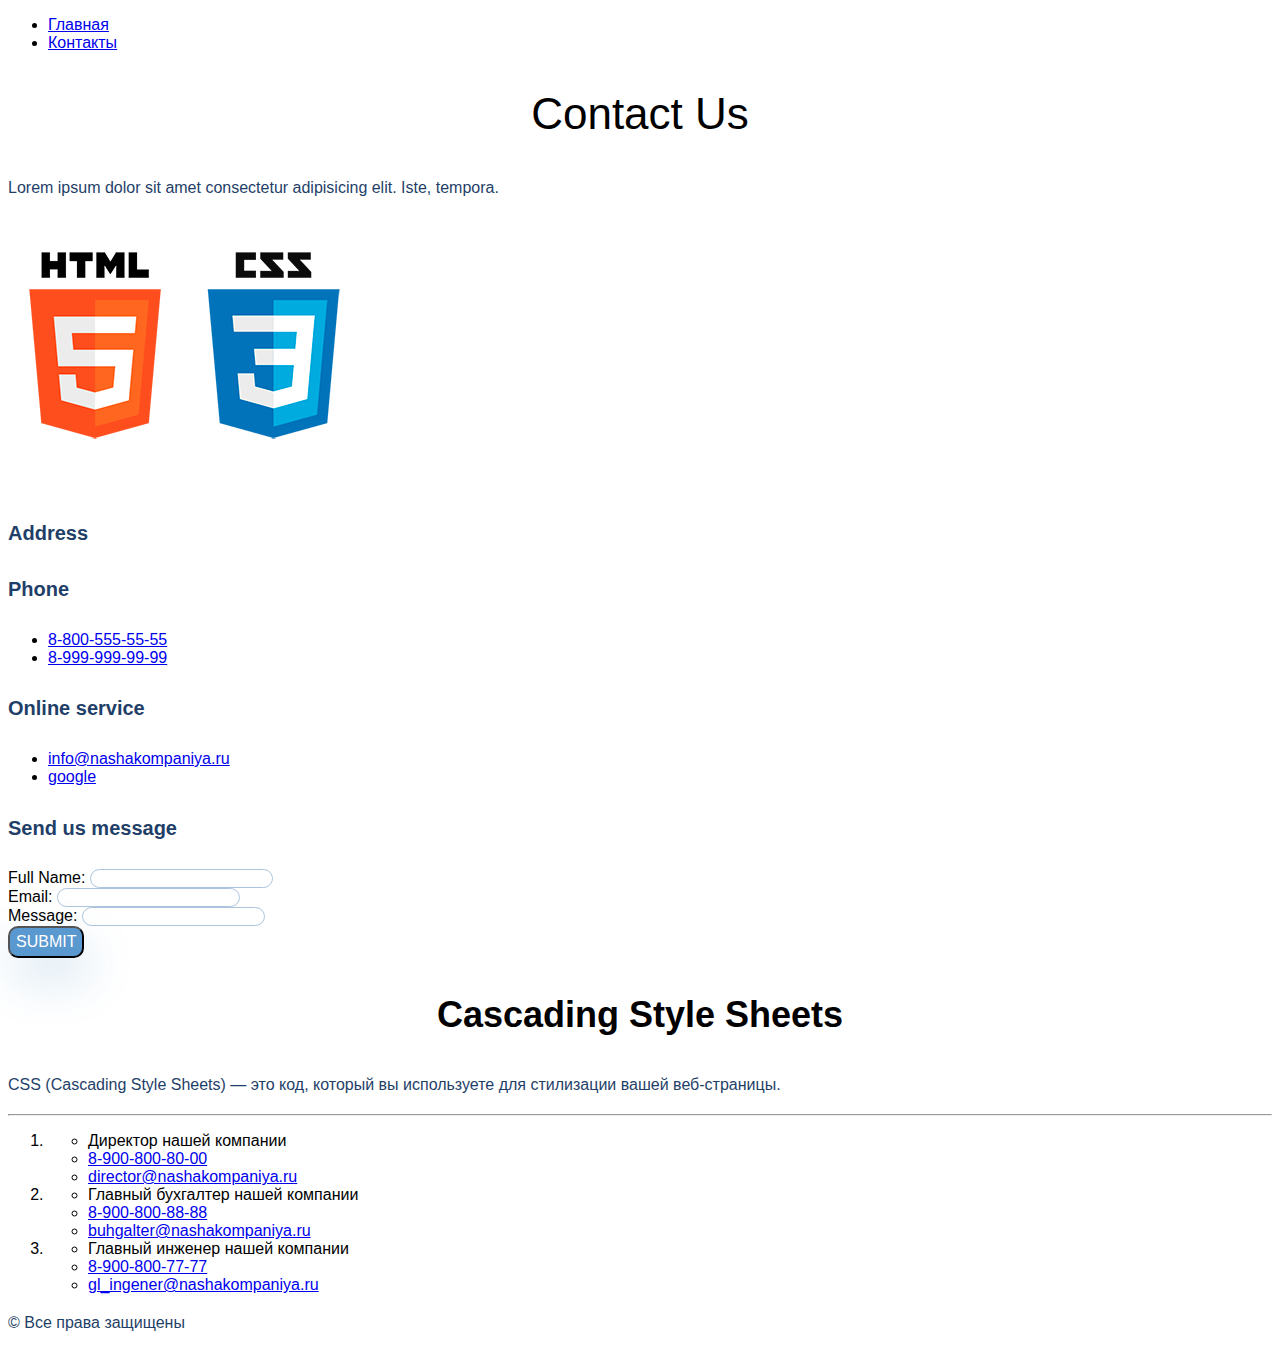
==== contacts.html @ 227807b4 "lesson 1-4" ====
<!DOCTYPE html>
<html lang="en">

<head>
    <meta charset="UTF-8">
    <meta name="viewport" content="width=device-width, initial-scale=1.0">
    <meta http-equiv="X-UA-Compatible" content="ie=edge">
    <link rel="stylesheet" href="css/style.css">
    <title>Контакты</title>
</head>

<body>
    <div class="top">
        <div class="container">
            <ul class="header">
                <li><a href="index.html">Главная</a></li>
                <li><a href="contacts.html">Контакты</a></li>
            </ul>
        </div>
    </div>

    <h2 class="heading-2">Contact Us</h2>
    <p class="paragraph">Lorem ipsum dolor sit amet consectetur adipisicing elit. Iste, tempora.</p>
    <img src="img/html_css.png" alt="html css">
    <form action="#">
        <div class="contacts__info">
            <h4 class="heading-4">Address</h4>
            <h4 class="heading-4">Phone</h4>
            <ul>
                <li><a href="tel:+78005555555">8-800-555-55-55</a></li>
                <li><a href="tel:+79999999999">8-999-999-99-99</a></li>
            </ul>
            <h4 class="heading-4">Online service</h4>
            <ul>
                <li><a href="mailto:info@nashakompaniya.ru">info@nashakompaniya.ru</a></li>
                <li><a href="https://www.google.com/">google</a></li>
            </ul>
        </div>
        <div class="contacts__form">
            <h4 class="heading-4">Send us message</h4>

            Full Name: <input type="text" class="input-text"><br>
            Email: <input type="email" class="input-text"><br>
            Message: <input type="textarea" class="input-text"><br>
            <button type="submit" class="button">submit</button>
        </div>
    </form>
    <script type="text/javascript" charset="utf-8" async
        src="https://api-maps.yandex.ru/services/constructor/1.0/js/?um=constructor%3Acf4376bc9ea77de905d915d9e640606165ecbdb7d8b442e46b88cf7c9935f7fd&amp;width=500&amp;height=400&amp;lang=ru_RU&amp;scroll=true"></script>

    <div class="footer">
        <div class="footer__top">
            <h3 class="heading-3">Cascading Style Sheets</h3>
            <p class="paragraph">CSS (Cascading Style Sheets) — это код, который вы используете для стилизации вашей
                веб-страницы.</p>
            <hr>
        </div>
        <div class="footer__bottom">
            <ol class="footer__info">
                <li>
                    <ul>
                        <li>Директор нашей компании</li>
                        <li><a href="tel:+79008008000">8-900-800-80-00</a></li>
                        <li><a href="mailto:director@nashakompaniya.ru">director@nashakompaniya.ru</a></li>
                    </ul>
                </li>
                <li>
                    <ul>
                        <li>Главный бухгалтер нашей компании</li>
                        <li><a href="tel:+79008008888">8-900-800-88-88</a></li>
                        <li><a href="mailto:buhgalter@nashakompaniya.ru">buhgalter@nashakompaniya.ru</a></li>
                    </ul>
                </li>
                <li>
                    <ul>
                        <li>Главный инженер нашей компании</li>
                        <li><a href="tel:+79008007777">8-900-800-77-77</a></li>
                        <li><a href="mailto:gl_ingener@nashakompaniya.ru">gl_ingener@nashakompaniya.ru</a></li>
                    </ul>
                </li>
            </ol>
            <div class="footer__copy">
                <p class="paragraph">&copy; Все права защищены</p>
            </div>
        </div>
    </div>

</body>

</html>
---- css/style.css ----
body {
    font-family: sans-serif;
}

.paragraph {
    font-size: 16px;
    line-height: 26px;
    color: #1F3F68;
}

.heading-1 {
    font-size: 64px;
    color: #1F3F68;
}

.heading-2, .heading-3, .button {
    text-align: center;
}

.heading-2 {
    font-weight: 500;
    font-size: 44px;
}

.heading-3 {
    font-size: 36px;
}

.heading-4 {
    font-size: 20px;
    line-height: 30px;
    color: #1F3F68;
}

.input-text {
    border: 1px solid #356EAD;
    box-sizing: border-box;
    border-radius: 10px;
    opacity: 0.4;
}

.button {
    background: #5A98D0;
    box-shadow: 5px 20px 50px rgba(16, 112, 177, 0.2);
    border-radius: 10px;
    font-weight: 500;
    font-size: 16px;
    line-height: 26px;
    color: #FFFFFF;
    text-transform: uppercase;
}
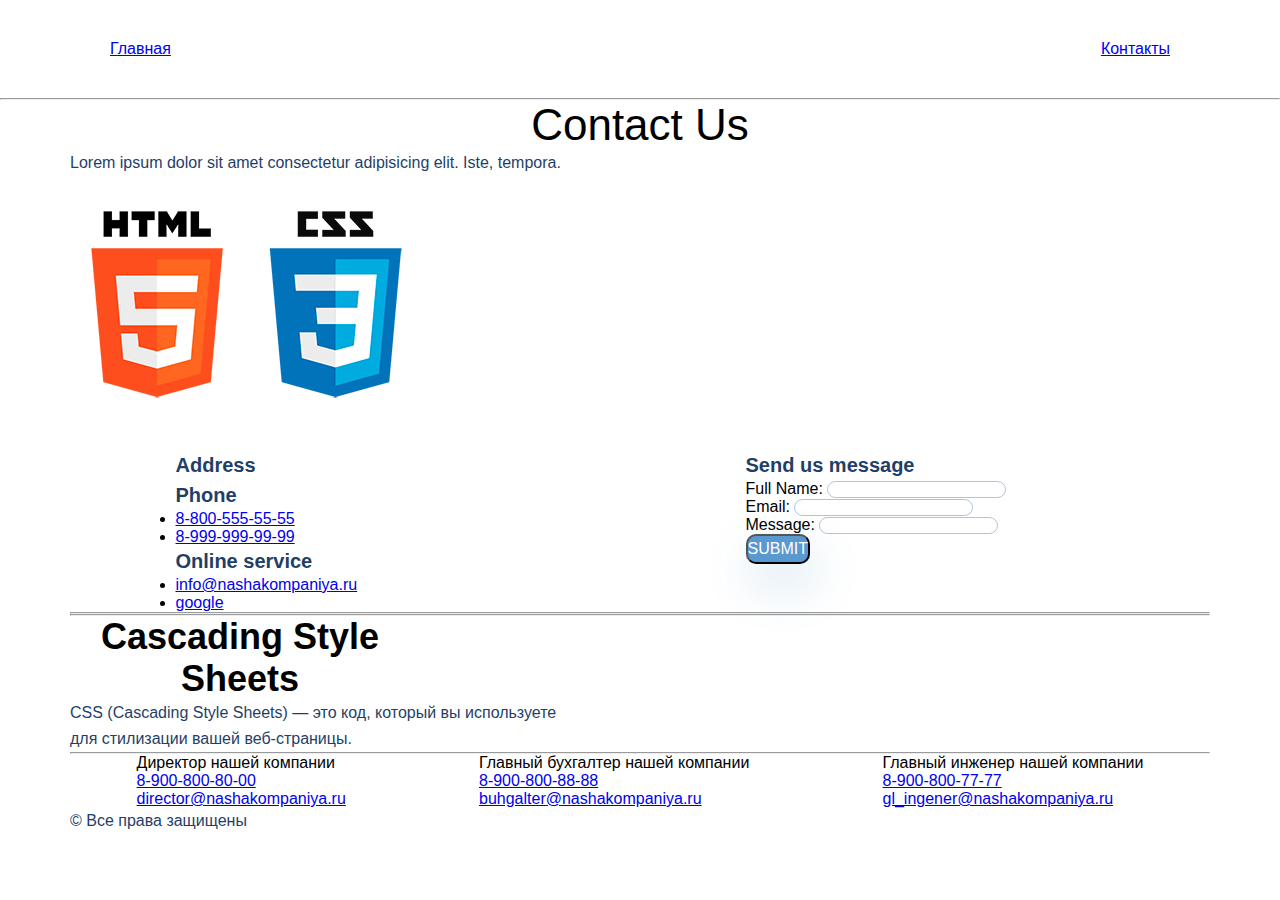
==== commit 060f953a: "Основы позиционирования, работа с Flexbox" ====
--- a/contacts.html
+++ b/contacts.html
@@ -18,73 +18,79 @@
             </ul>
         </div>
     </div>
+    <hr>
+    <div class="container">
+        <h2 class="heading-2">Contact Us</h2>
+        <p class="paragraph">Lorem ipsum dolor sit amet consectetur adipisicing elit. Iste, tempora.</p>
+        <img src="img/html_css.png" alt="html css">
+        <form class="contacts" action="#">
+            <div class="contacts__info">
+                <h4 class="heading-4">Address</h4>
+                <h4 class="heading-4">Phone</h4>
+                <ul>
+                    <li><a href="tel:+78005555555">8-800-555-55-55</a></li>
+                    <li><a href="tel:+79999999999">8-999-999-99-99</a></li>
+                </ul>
+                <h4 class="heading-4">Online service</h4>
+                <ul>
+                    <li><a href="mailto:info@nashakompaniya.ru">info@nashakompaniya.ru</a></li>
+                    <li><a href="https://www.google.com/">google</a></li>
+                </ul>
+            </div>
+            <div class="contacts__form">
+                <h4 class="heading-4">Send us message</h4>
 
-    <h2 class="heading-2">Contact Us</h2>
-    <p class="paragraph">Lorem ipsum dolor sit amet consectetur adipisicing elit. Iste, tempora.</p>
-    <img src="img/html_css.png" alt="html css">
-    <form action="#">
-        <div class="contacts__info">
-            <h4 class="heading-4">Address</h4>
-            <h4 class="heading-4">Phone</h4>
-            <ul>
-                <li><a href="tel:+78005555555">8-800-555-55-55</a></li>
-                <li><a href="tel:+79999999999">8-999-999-99-99</a></li>
-            </ul>
-            <h4 class="heading-4">Online service</h4>
-            <ul>
-                <li><a href="mailto:info@nashakompaniya.ru">info@nashakompaniya.ru</a></li>
-                <li><a href="https://www.google.com/">google</a></li>
-            </ul>
+                Full Name: <input type="text" class="input-text"><br>
+                Email: <input type="email" class="input-text"><br>
+                Message: <input type="textarea" class="input-text"><br>
+                <button type="submit" class="button">submit</button>
+            </div>
+        </form>
+        <hr>
+        <div class="map">
+            <script type="text/javascript" charset="utf-8" async
+                src="https://api-maps.yandex.ru/services/constructor/1.0/js/?um=constructor%3Acf4376bc9ea77de905d915d9e640606165ecbdb7d8b442e46b88cf7c9935f7fd&amp;width=500&amp;height=400&amp;lang=ru_RU&amp;scroll=true"></script>            
         </div>
-        <div class="contacts__form">
-            <h4 class="heading-4">Send us message</h4>
 
-            Full Name: <input type="text" class="input-text"><br>
-            Email: <input type="email" class="input-text"><br>
-            Message: <input type="textarea" class="input-text"><br>
-            <button type="submit" class="button">submit</button>
-        </div>
-    </form>
-    <script type="text/javascript" charset="utf-8" async
-        src="https://api-maps.yandex.ru/services/constructor/1.0/js/?um=constructor%3Acf4376bc9ea77de905d915d9e640606165ecbdb7d8b442e46b88cf7c9935f7fd&amp;width=500&amp;height=400&amp;lang=ru_RU&amp;scroll=true"></script>
-
-    <div class="footer">
-        <div class="footer__top">
-            <h3 class="heading-3">Cascading Style Sheets</h3>
-            <p class="paragraph">CSS (Cascading Style Sheets) — это код, который вы используете для стилизации вашей
-                веб-страницы.</p>
+        <hr>
+        <div class="footer">
+            <div class="footer__top">
+                <h3 class="heading-3">Cascading Style Sheets</h3>
+                <p class="paragraph">CSS (Cascading Style Sheets) — это код, который вы используете для стилизации вашей
+                    веб-страницы.</p>
+                
+            </div>
             <hr>
-        </div>
-        <div class="footer__bottom">
-            <ol class="footer__info">
-                <li>
-                    <ul>
-                        <li>Директор нашей компании</li>
-                        <li><a href="tel:+79008008000">8-900-800-80-00</a></li>
-                        <li><a href="mailto:director@nashakompaniya.ru">director@nashakompaniya.ru</a></li>
-                    </ul>
-                </li>
-                <li>
-                    <ul>
-                        <li>Главный бухгалтер нашей компании</li>
-                        <li><a href="tel:+79008008888">8-900-800-88-88</a></li>
-                        <li><a href="mailto:buhgalter@nashakompaniya.ru">buhgalter@nashakompaniya.ru</a></li>
-                    </ul>
-                </li>
-                <li>
-                    <ul>
-                        <li>Главный инженер нашей компании</li>
-                        <li><a href="tel:+79008007777">8-900-800-77-77</a></li>
-                        <li><a href="mailto:gl_ingener@nashakompaniya.ru">gl_ingener@nashakompaniya.ru</a></li>
-                    </ul>
-                </li>
-            </ol>
-            <div class="footer__copy">
-                <p class="paragraph">&copy; Все права защищены</p>
+            <div class="footer__bottom">
+                <ol class="footer__info">
+                    <li>
+                        <ul>
+                            <li>Директор нашей компании</li>
+                            <li><a href="tel:+79008008000">8-900-800-80-00</a></li>
+                            <li><a href="mailto:director@nashakompaniya.ru">director@nashakompaniya.ru</a></li>
+                        </ul>
+                    </li>
+                    <li>
+                        <ul>
+                            <li>Главный бухгалтер нашей компании</li>
+                            <li><a href="tel:+79008008888">8-900-800-88-88</a></li>
+                            <li><a href="mailto:buhgalter@nashakompaniya.ru">buhgalter@nashakompaniya.ru</a></li>
+                        </ul>
+                    </li>
+                    <li>
+                        <ul>
+                            <li>Главный инженер нашей компании</li>
+                            <li><a href="tel:+79008007777">8-900-800-77-77</a></li>
+                            <li><a href="mailto:gl_ingener@nashakompaniya.ru">gl_ingener@nashakompaniya.ru</a></li>
+                        </ul>
+                    </li>
+                </ol>
+                <div class="footer__copy">
+                    <p class="paragraph">&copy; Все права защищены</p>
+                </div>
             </div>
         </div>
     </div>
-
 </body>
 
 </html>--- a/css/style.css
+++ b/css/style.css
@@ -1,5 +1,30 @@
+* {
+    margin: 0;
+    padding: 0;
+}
+
 body {
     font-family: sans-serif;
+}
+
+.container {
+    width: 1140px;
+    margin: 0 auto;
+}
+
+.header {
+    list-style-type: none;
+    display: flex;
+    justify-content: space-between;
+    align-items: center;
+    padding: 40px;
+}
+
+.top_info {
+    display: flex;
+    align-items: center;
+    flex-direction: column;
+    text-align: center;
 }
 
 .paragraph {
@@ -8,9 +33,26 @@
     color: #1F3F68;
 }
 
+.products-list {
+    display: flex;
+    justify-content: space-around;
+    flex-wrap: wrap; 
+}
+
+.card {
+    width: 250px;
+    height: 300px;
+    border: 1px solid #000;
+}
+
 .heading-1 {
     font-size: 64px;
     color: #1F3F68;
+    width: 510px;
+}
+
+.heading-1 ~ p {
+    width: 425px; 
 }
 
 .heading-2, .heading-3, .button {
@@ -30,6 +72,7 @@
     font-size: 20px;
     line-height: 30px;
     color: #1F3F68;
+    width: 359px;
 }
 
 .input-text {
@@ -49,3 +92,30 @@
     color: #FFFFFF;
     text-transform: uppercase;
 }
+
+.contacts {
+    display: flex;
+    justify-content: space-around;
+
+}
+
+.map {
+    flex-grow: 1
+}
+.footer__top {
+    width: 495px;
+}
+
+.footer__top .heading-3 {
+    width: 340px;
+}
+
+.footer__info {
+    display: flex;
+    justify-content: space-around;
+    list-style-type: none;
+}
+
+.footer__info li {
+    list-style-type: none;   
+}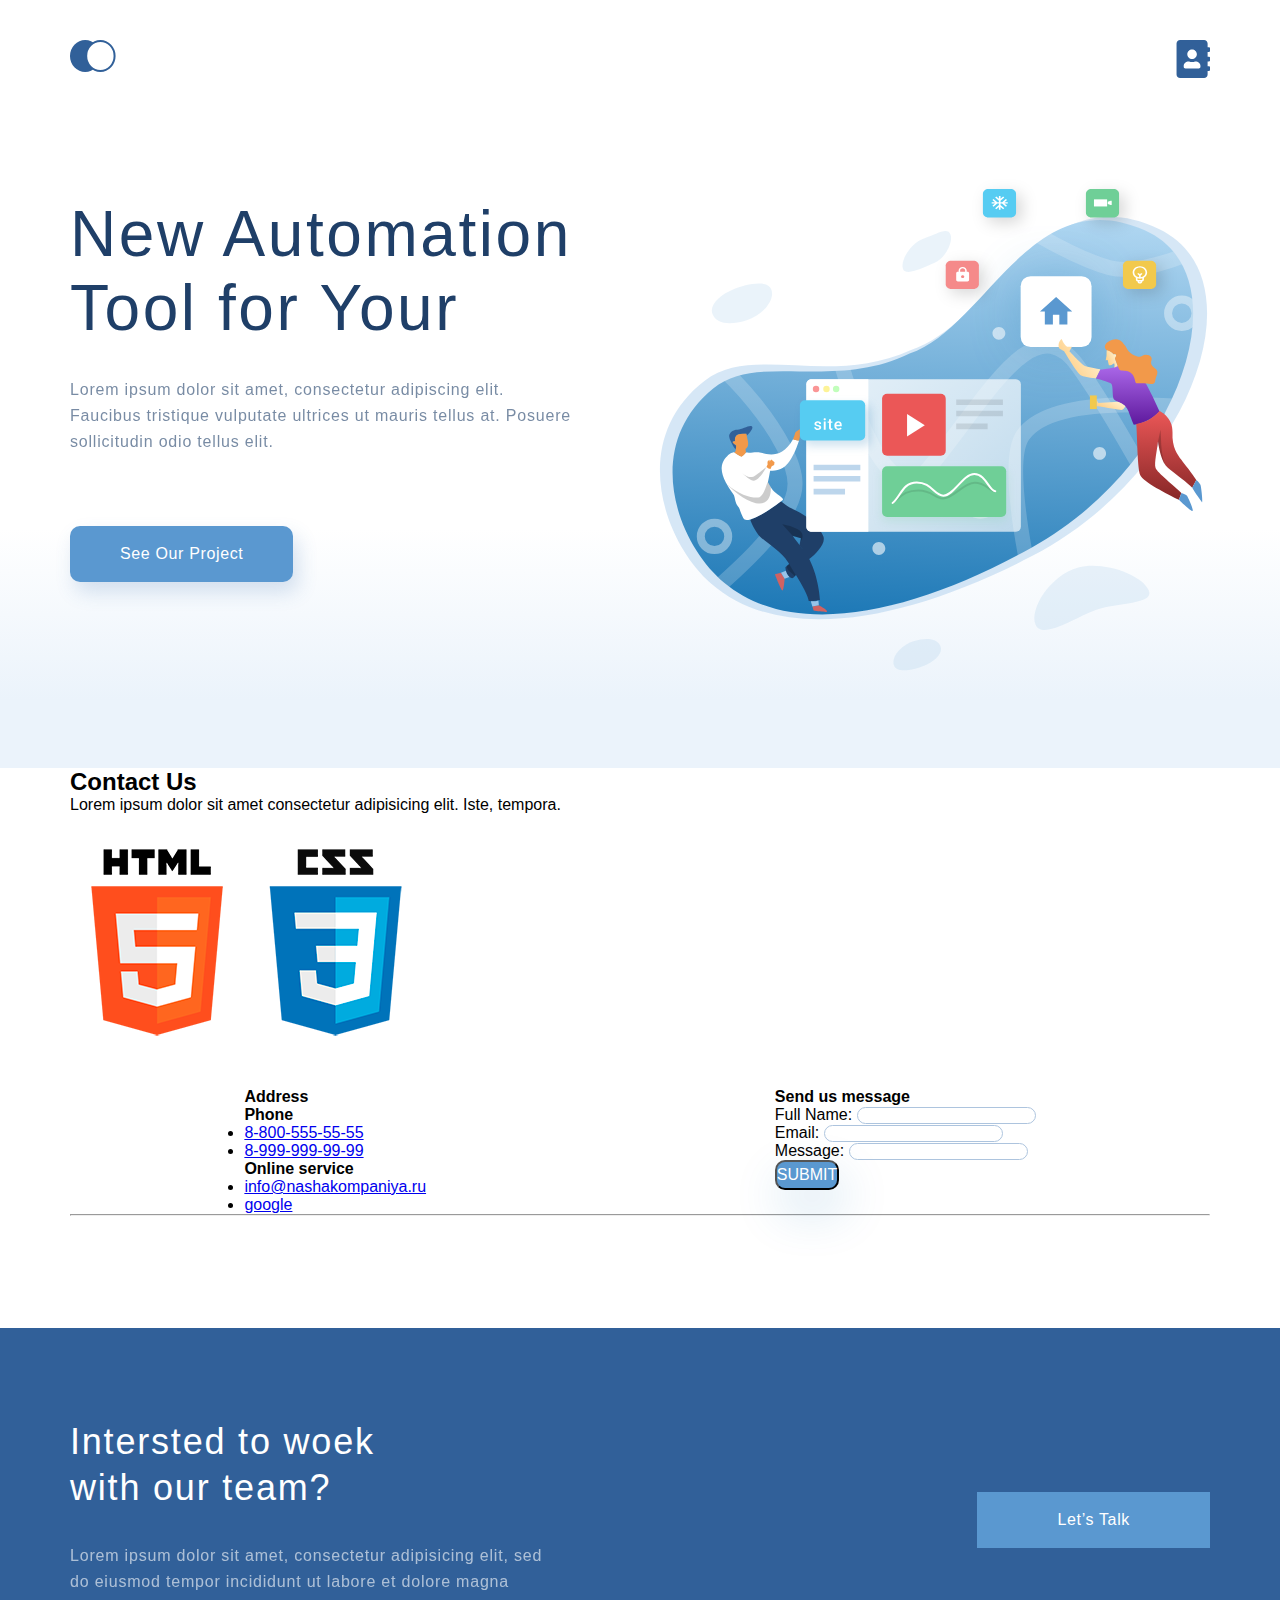
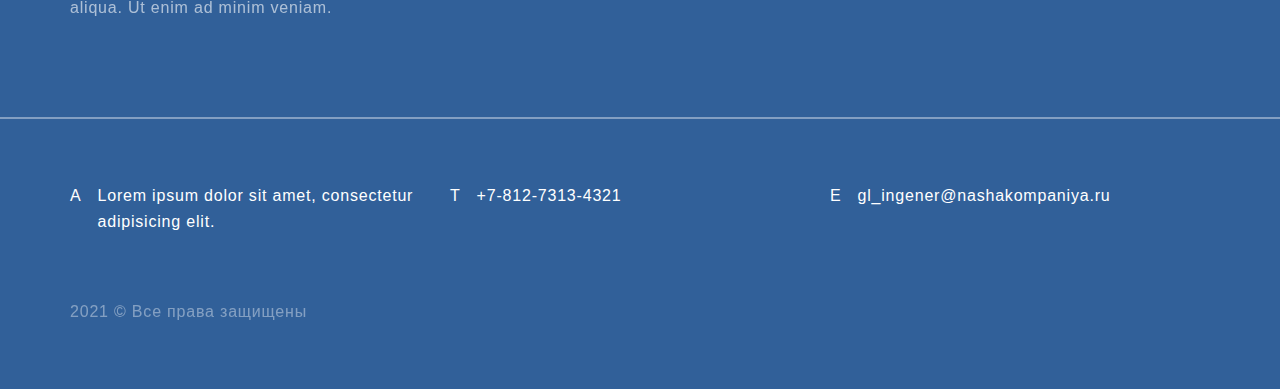
==== commit b3ae754a: "right work lesson 6" ====
--- a/contacts.html
+++ b/contacts.html
@@ -11,14 +11,19 @@
 
 <body>
     <div class="top">
-        <div class="container">
+        <div class="container top__box">
             <ul class="header">
-                <li><a href="index.html">Главная</a></li>
-                <li><a href="contacts.html">Контакты</a></li>
+                <li><a href="index.html"><img src="img/logo.svg" alt="logo"></a></li>
+                <li><a href="contacts.html"><img src="img/contacts.svg" alt="contacts"></a></li>
             </ul>
+            <div class="top__info">
+                <h1 class="top__heading">New Automation Tool for Your</h1>
+                <p class="text top__text">Lorem ipsum dolor sit amet, consectetur adipiscing elit. Faucibus tristique vulputate ultrices ut mauris tellus at. Posuere sollicitudin odio tellus elit.</p>
+                <a href="#" class="top__button">See Our Project</a>
+            </div>
         </div>
     </div>
-    <hr>
+
     <div class="container">
         <h2 class="heading-2">Contact Us</h2>
         <p class="paragraph">Lorem ipsum dolor sit amet consectetur adipisicing elit. Iste, tempora.</p>
@@ -51,46 +56,33 @@
             <script type="text/javascript" charset="utf-8" async
                 src="https://api-maps.yandex.ru/services/constructor/1.0/js/?um=constructor%3Acf4376bc9ea77de905d915d9e640606165ecbdb7d8b442e46b88cf7c9935f7fd&amp;width=500&amp;height=400&amp;lang=ru_RU&amp;scroll=true"></script>            
         </div>
+    </div>
 
-        <hr>
-        <div class="footer">
+    <div class="footer">
+        <div class="container">
             <div class="footer__top">
-                <h3 class="heading-3">Cascading Style Sheets</h3>
-                <p class="paragraph">CSS (Cascading Style Sheets) — это код, который вы используете для стилизации вашей
-                    веб-страницы.</p>
-                
+                <div class="footer__text">
+                    <h3 class="heading footer__heading">Intersted to woek with our team?</h3>
+                    <p class="text text__footer">Lorem ipsum dolor sit amet, consectetur adipisicing elit, sed do eiusmod tempor incididunt ut labore et dolore magna aliqua. Ut enim ad minim veniam.</p>
+                </div>
+                <a href="#" class="footer__button">Let’s Talk</a>
             </div>
-            <hr>
+        </div>
+
+        <hr class="footer__hr">
+
+        <div class="container">
             <div class="footer__bottom">
-                <ol class="footer__info">
-                    <li>
-                        <ul>
-                            <li>Директор нашей компании</li>
-                            <li><a href="tel:+79008008000">8-900-800-80-00</a></li>
-                            <li><a href="mailto:director@nashakompaniya.ru">director@nashakompaniya.ru</a></li>
-                        </ul>
-                    </li>
-                    <li>
-                        <ul>
-                            <li>Главный бухгалтер нашей компании</li>
-                            <li><a href="tel:+79008008888">8-900-800-88-88</a></li>
-                            <li><a href="mailto:buhgalter@nashakompaniya.ru">buhgalter@nashakompaniya.ru</a></li>
-                        </ul>
-                    </li>
-                    <li>
-                        <ul>
-                            <li>Главный инженер нашей компании</li>
-                            <li><a href="tel:+79008007777">8-900-800-77-77</a></li>
-                            <li><a href="mailto:gl_ingener@nashakompaniya.ru">gl_ingener@nashakompaniya.ru</a></li>
-                        </ul>
-                    </li>
-                </ol>
+                <ul class="footer__info">
+                    <li class="footer__list">Lorem ipsum dolor sit amet, consectetur adipisicing elit.</li>
+                    <li class="footer__list"><a href="tel:+781273134321" class="footer__info__items_text">+7-812-7313-4321</a></li>
+                    <li class="footer__list"><a href="mailto:gl_ingener@nashakompaniya.ru" class="footer__info__items_text">gl_ingener@nashakompaniya.ru</a></li>
+                </ul>
                 <div class="footer__copy">
-                    <p class="paragraph">&copy; Все права защищены</p>
+                    <p class="text footer__copy__text">2021 &copy; Все права защищены</p>
                 </div>
             </div>
         </div>
-    </div>
+    </div>     
 </body>
-
 </html>--- a/css/style.css
+++ b/css/style.css
@@ -12,67 +12,167 @@
     margin: 0 auto;
 }
 
+.text {
+    font-size: 16px;
+    line-height: 26px;
+    color: #1F3F68;
+    letter-spacing: 0.05em;
+    opacity: 0.6;
+}
+
+.heading {
+    font-weight: 300;
+    font-size: 36px;
+    line-height: 46px;
+    text-align: center;
+    letter-spacing: 0.05em;
+}
+
+.top {
+    height: 768px;
+    background: linear-gradient(0deg, #EBF3FB 8.84%, rgba(152, 195, 232, 0) 31.12%);
+}
+
+.top__box {
+    display: flex;
+    flex-direction: column;
+    height: 100%;
+}
+
 .header {
+    display: flex;
+    justify-content: space-between;
+    padding-top: 40px;
     list-style-type: none;
-    display: flex;
-    justify-content: space-between;
-    align-items: center;
-    padding: 40px;
-}
-
-.top_info {
-    display: flex;
-    align-items: center;
+}
+
+.top__info {
+    padding-top: 115px;
+    flex-grow: 1;
+    background-image: url(../img/top_back.svg);
+    background-repeat: no-repeat;
+    background-position: right center;
+
+}
+
+.text_project {
+    width: 75%;
+    margin: 32px auto 64px;
+    text-align: center;
+    color: #222222;
+    opacity: 1;
+}
+
+.top__text {
+    width: 510px;
+}
+
+.card-box {
+    display: flex;
+    justify-content: space-between;
+    margin-top: 64px;
+    padding-bottom: 64px;
+}
+
+.card {
+    width: 359px;
+    padding: 44px 32px;
+    box-sizing: border-box;
+    background: #FFFFFF;
+    box-shadow: 5px 20px 50px rgba(16, 112, 177, 0.2);
+    border-radius: 10px;
+    display: flex;
     flex-direction: column;
-    text-align: center;
-}
-
-.paragraph {
-    font-size: 16px;
-    line-height: 26px;
-    color: #1F3F68;
-}
-
-.products-list {
-    display: flex;
-    justify-content: space-around;
-    flex-wrap: wrap; 
-}
-
-.card {
-    width: 250px;
-    height: 300px;
-    border: 1px solid #000;
-}
-
-.heading-1 {
+}
+
+.card__img{
+    align-self: center;
+    margin-bottom: 51px;
+}
+
+.top__heading {
     font-size: 64px;
     color: #1F3F68;
     width: 510px;
-}
-
-.heading-1 ~ p {
-    width: 425px; 
-}
-
-.heading-2, .heading-3, .button {
+    font-weight: 300;
+    letter-spacing: 0.04em;
+    line-height: 74px;
+    margin-bottom: 32px;
+}
+
+.top__button {
+    font-size: 16px;
+    line-height: 26px;
     text-align: center;
-}
-
-.heading-2 {
-    font-weight: 500;
-    font-size: 44px;
-}
-
-.heading-3 {
-    font-size: 36px;
-}
-
-.heading-4 {
+    letter-spacing: 0.04em;
+    color: #FFFFFF;
+    background: #5A98D0;
+    box-shadow: 5px 10px 20px rgba(53, 110, 173, 0.2);
+    border-radius: 10px;
+    padding: 15px 50px;
+    text-decoration: none;
+    display: inline-block;
+    margin-top: 71px;
+}
+
+.what-we-do {
+    padding-top: 64px;
+}
+
+.project__item {
+    position: relative;
+    flex-grow: 1;
+}
+
+.project__img {
+    width: 100%;
+}
+
+.project__text {
+    line-height: 46px;
+    letter-spacing: 0.05em;
+    position: absolute;
+    color: #FFFFFF;
+    top: 64px;
+    right: 64px;
+}
+
+.project__text__right {
+    font-size: 32px;
+    top: 64px;
+    right: 64px;
+}
+
+.project__text__left {
+    font-size: 28px;
+    top: 32px;
+    left: 32px;
+}
+
+.project__parent {
+    display: flex;
+    justify-content: space-between;
+    margin-top: 32px;
+}
+
+.project__child__first{
+    margin-right: 32px;
+}
+
+.heading-mini {
     font-size: 20px;
     line-height: 30px;
     color: #1F3F68;
-    width: 359px;
+    letter-spacing: 0.05em;
+    margin-bottom: 14px;
+}
+
+.card__link{
+    font-size: 14px;
+    line-height: 30px;
+    letter-spacing: 0.05em;
+    color: #5A98D0;
+    text-decoration: none;
 }
 
 .input-text {
@@ -96,26 +196,107 @@
 .contacts {
     display: flex;
     justify-content: space-around;
-
 }
 
 .map {
     flex-grow: 1
 }
+
+/* FOOTER */
+.footer {
+    background: #316099;
+    padding-top: 91px;
+    padding-bottom: 64px;
+    margin-top: 112px;
+}
+
 .footer__top {
+    padding-bottom: 96px;
+    display: flex;
+    justify-content: space-between;
+    align-items: center;
+}
+
+.footer__heading {
+    width: 340px;
+    text-align: left;
+    color: #FFFFFF;
+    margin-bottom: 32px;
+}
+
+.footer__text {
     width: 495px;
 }
 
-.footer__top .heading-3 {
-    width: 340px;
+.text__footer {
+    color: #FFFFFF;
+}
+
+.footer__button {
+    font-size: 16px;
+    line-height: 26px;
+    text-align: center;
+    letter-spacing: 0.04em;
+    color: #FFFFFF;
+    padding: 15px 80px;
+    background: #5A98D0;
+    text-decoration: none;
+}
+
+.footer__hr {
+    opacity: 0.4;
+    border: 1px solid #FFFFFF;
 }
 
 .footer__info {
     display: flex;
-    justify-content: space-around;
+    justify-content: space-between;
+    margin-top: 64px;
+}
+
+.footer__list {
+    font-size: 16px;
+    line-height: 26px;
+    letter-spacing: 0.05em;
+    color: #FFFFFF;
+    flex-grow: 1;
+    flex-basis: 33.3333%;
     list-style-type: none;
-}
-
-.footer__info li {
-    list-style-type: none;   
+    display: flex;
+    margin-right: 32px;
+}
+
+.footer__list:first-child::before {
+    content: 'A';
+    display: block;
+    margin-right: 16px;
+}
+
+.footer__list:nth-child(2)::before {
+    content: 'T';
+    display: block;
+    margin-right: 16px;
+}
+
+.footer__list:last-child::before {
+    content: 'E';
+    display: block;
+    margin-right: 16px;
+}
+
+.footer__info__items_text {
+    color: #FFFFFF;
+    text-decoration: none;
+}
+
+.footer__copy {
+    margin-top: 64px;
+}
+
+.footer__copy__text {
+    font-size: 16px;
+    line-height: 26px;
+    letter-spacing: 0.05em;
+    color: #FFFFFF;
+    opacity: 0.4;
 }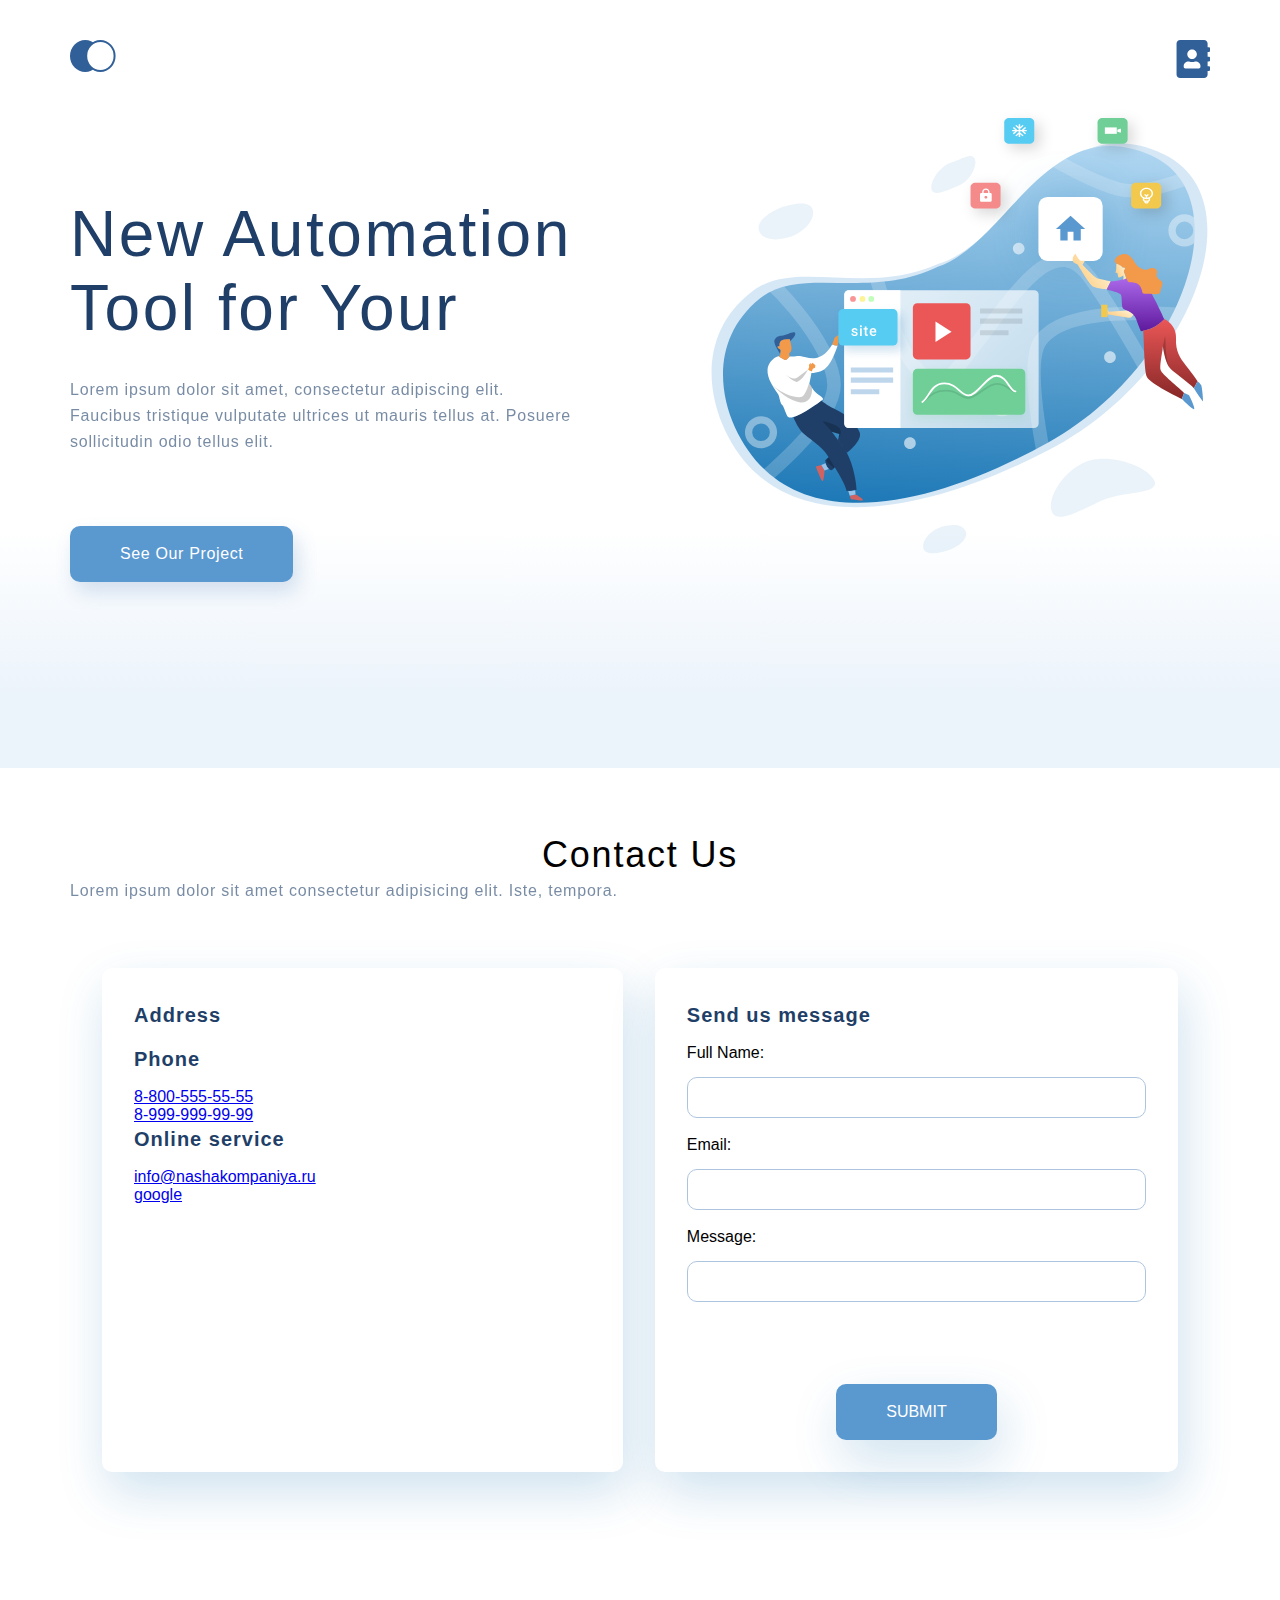
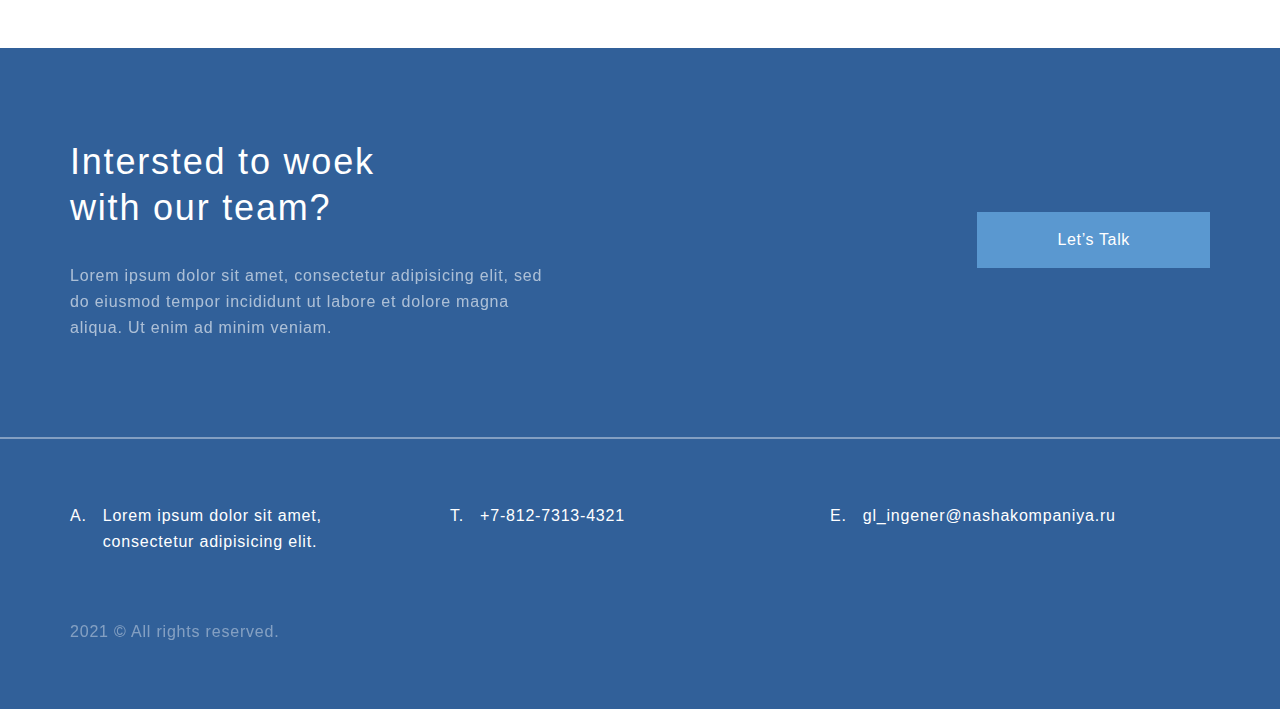
==== commit 59adef6b: "right work lesson 7" ====
--- a/contacts.html
+++ b/contacts.html
@@ -10,79 +10,85 @@
 </head>
 
 <body>
-    <div class="top">
-        <div class="container top__box">
-            <ul class="header">
-                <li><a href="index.html"><img src="img/logo.svg" alt="logo"></a></li>
-                <li><a href="contacts.html"><img src="img/contacts.svg" alt="contacts"></a></li>
-            </ul>
-            <div class="top__info">
-                <h1 class="top__heading">New Automation Tool for Your</h1>
-                <p class="text top__text">Lorem ipsum dolor sit amet, consectetur adipiscing elit. Faucibus tristique vulputate ultrices ut mauris tellus at. Posuere sollicitudin odio tellus elit.</p>
-                <a href="#" class="top__button">See Our Project</a>
+    <div class="wrapper">
+        <div class="top_path">
+            <div class="top">
+                <div class="container top__box">
+                    <ul class="header">
+                        <li><a href="index.html"><img src="img/logo.svg" alt="logo"></a></li>
+                        <li><a href="contacts.html"><img src="img/contacts.svg" alt="contacts"></a></li>
+                    </ul>
+                    <div class="top__info">
+                        <h1 class="top__heading">New Automation Tool for Your</h1>
+                        <p class="text top__text">Lorem ipsum dolor sit amet, consectetur adipiscing elit. Faucibus tristique vulputate ultrices ut mauris tellus at. Posuere sollicitudin odio tellus elit.</p>
+                        <a href="#" class="top__button">See Our Project</a>
+                    </div>
+                </div>
             </div>
-        </div>
-    </div>
 
-    <div class="container">
-        <h2 class="heading-2">Contact Us</h2>
-        <p class="paragraph">Lorem ipsum dolor sit amet consectetur adipisicing elit. Iste, tempora.</p>
-        <img src="img/html_css.png" alt="html css">
-        <form class="contacts" action="#">
-            <div class="contacts__info">
-                <h4 class="heading-4">Address</h4>
-                <h4 class="heading-4">Phone</h4>
-                <ul>
-                    <li><a href="tel:+78005555555">8-800-555-55-55</a></li>
-                    <li><a href="tel:+79999999999">8-999-999-99-99</a></li>
-                </ul>
-                <h4 class="heading-4">Online service</h4>
-                <ul>
-                    <li><a href="mailto:info@nashakompaniya.ru">info@nashakompaniya.ru</a></li>
-                    <li><a href="https://www.google.com/">google</a></li>
-                </ul>
-            </div>
-            <div class="contacts__form">
-                <h4 class="heading-4">Send us message</h4>
+            <div class="container contacts__box">
+                <h2 class="heading contacts__heading">Contact Us</h2>
+                <p class="text text__contacts">Lorem ipsum dolor sit amet consectetur adipisicing elit. Iste, tempora.</p>
+<!--                 <img src="img/html_css.png" alt="html css"> -->
+                <form class="contacts" action="#">
+                    <div class="contacts__info">
+                        <h4 class="contacts__info__heading">Address</h4>
+                        <h4 class="contacts__info__heading">Phone</h4>
+                        <ul>
+                            <li><a href="tel:+78005555555">8-800-555-55-55</a></li>
+                            <li><a href="tel:+79999999999">8-999-999-99-99</a></li>
+                        </ul>
+                        <h4 class="contacts__info__heading">Online service</h4>
+                        <ul>
+                            <li><a href="mailto:info@nashakompaniya.ru">info@nashakompaniya.ru</a></li>
+                            <li><a href="https://www.google.com/">google</a></li>
+                        </ul>
+                    </div>
+                    <div class="contacts__form">
+                        <h4 class="contacts__info__heading">Send us message</h4>
 
-                Full Name: <input type="text" class="input-text"><br>
-                Email: <input type="email" class="input-text"><br>
-                Message: <input type="textarea" class="input-text"><br>
-                <button type="submit" class="button">submit</button>
-            </div>
-        </form>
-        <hr>
-        <div class="map">
-            <script type="text/javascript" charset="utf-8" async
-                src="https://api-maps.yandex.ru/services/constructor/1.0/js/?um=constructor%3Acf4376bc9ea77de905d915d9e640606165ecbdb7d8b442e46b88cf7c9935f7fd&amp;width=500&amp;height=400&amp;lang=ru_RU&amp;scroll=true"></script>            
-        </div>
-    </div>
+                        Full Name: <input type="text" class="input-text"><br>
+                        Email: <input type="email" class="input-text"><br>
+                        Message: <input type="textarea" class="input-text"><br>
+                        <button type="submit" class="button">submit</button>
+                    </div>
+                </form>
 
-    <div class="footer">
-        <div class="container">
-            <div class="footer__top">
-                <div class="footer__text">
-                    <h3 class="heading footer__heading">Intersted to woek with our team?</h3>
-                    <p class="text text__footer">Lorem ipsum dolor sit amet, consectetur adipisicing elit, sed do eiusmod tempor incididunt ut labore et dolore magna aliqua. Ut enim ad minim veniam.</p>
+                <div class="map">
+                    <script type="text/javascript" charset="utf-8" async
+                        src="https://api-maps.yandex.ru/services/constructor/1.0/js/?um=constructor%3Acf4376bc9ea77de905d915d9e640606165ecbdb7d8b442e46b88cf7c9935f7fd&amp;height=400&amp;lang=ru_RU&amp;scroll=true"></script>            
                 </div>
-                <a href="#" class="footer__button">Let’s Talk</a>
             </div>
         </div>
 
-        <hr class="footer__hr">
 
-        <div class="container">
-            <div class="footer__bottom">
-                <ul class="footer__info">
-                    <li class="footer__list">Lorem ipsum dolor sit amet, consectetur adipisicing elit.</li>
-                    <li class="footer__list"><a href="tel:+781273134321" class="footer__info__items_text">+7-812-7313-4321</a></li>
-                    <li class="footer__list"><a href="mailto:gl_ingener@nashakompaniya.ru" class="footer__info__items_text">gl_ingener@nashakompaniya.ru</a></li>
-                </ul>
-                <div class="footer__copy">
-                    <p class="text footer__copy__text">2021 &copy; Все права защищены</p>
+        <div class="footer">
+            <div class="container">
+                <div class="footer__top">
+                    <div class="footer__text">
+                        <h3 class="heading footer__heading">Intersted to woek with our team?</h3>
+                        <p class="text text__footer">Lorem ipsum dolor sit amet, consectetur adipisicing elit, sed do eiusmod tempor incididunt ut labore et dolore magna aliqua. Ut enim ad minim veniam.</p>
+                    </div>
+                    <a href="#" class="footer__button">Let’s Talk</a>
                 </div>
             </div>
-        </div>
-    </div>     
+
+            <hr class="footer__hr">
+
+            <div class="container">
+                <div class="footer__bottom">
+                    <ul class="footer__info">
+                        <li class="footer__list">Lorem ipsum dolor sit amet, consectetur adipisicing elit.</li>
+                        <li class="footer__list"><a href="tel:+781273134321" class="footer__info__items_text">+7-812-7313-4321</a></li>
+                        <li class="footer__list"><a href="mailto:gl_ingener@nashakompaniya.ru" class="footer__info__items_text">gl_ingener@nashakompaniya.ru</a></li>
+                    </ul>
+                    <div class="footer__copy">
+                        <p class="text footer__copy__text">2021 &copy; All rights reserved.</p>
+                    </div>
+                </div>
+            </div>
+        </div>            
+    </div>
+
 </body>
 </html>--- a/css/style.css
+++ b/css/style.css
@@ -8,7 +8,7 @@
 }
 
 .container {
-    width: 1140px;
+    max-width: 1140px;
     margin: 0 auto;
 }
 
@@ -29,7 +29,7 @@
 }
 
 .top {
-    height: 768px;
+    min-height: 768px;
     background: linear-gradient(0deg, #EBF3FB 8.84%, rgba(152, 195, 232, 0) 31.12%);
 }
 
@@ -52,6 +52,7 @@
     background-image: url(../img/top_back.svg);
     background-repeat: no-repeat;
     background-position: right center;
+    background-size: 44%;
 
 }
 
@@ -129,18 +130,15 @@
 }
 
 .project__text {
+    font-size: 32px;
     line-height: 46px;
     letter-spacing: 0.05em;
     position: absolute;
     color: #FFFFFF;
+    text-align: right;
     top: 64px;
     right: 64px;
-}
-
-.project__text__right {
-    font-size: 32px;
-    top: 64px;
-    right: 64px;
+    font-weight: 300;
 }
 
 .project__text__left {
@@ -180,6 +178,8 @@
     box-sizing: border-box;
     border-radius: 10px;
     opacity: 0.4;
+    height: 41px;
+    margin-top: 15px;
 }
 
 .button {
@@ -191,15 +191,59 @@
     line-height: 26px;
     color: #FFFFFF;
     text-transform: uppercase;
-}
-
+    align-self: center;
+    padding: 15px 50px;
+    border: none;
+    margin-top: 64px;
+}
+
+.contacts__box {
+    margin-top: 64px;
+}
 .contacts {
     display: flex;
-    justify-content: space-around;
+    justify-content: space-between;
+    margin-top: 64px;
+    padding-left: 32px;
+    padding-right: 32px;
+}
+
+.contacts__info, .contacts__form, .map {
+    background: #FFFFFF;
+    box-shadow: 5px 20px 50px rgba(16, 112, 177, 0.2);
+    border-radius: 10px;
+
+}
+
+.contacts__form {
+    display: flex;
+    flex-direction: column;
+}
+
+.contacts__info {
+    margin-right: 32px;
+    list-style: 
+}
+
+.contacts__info, .contacts__form {
+    padding: 32px;
+    flex-grow: 1;
+}
+
+.contacts__info li {
+    list-style: none;
+}
+
+.contacts__info__heading {
+    font-size: 20px;
+    line-height: 30px;
+    color: #1F3F68;
+    letter-spacing: 0.05em;
+    margin-bottom: 14px;
 }
 
 .map {
-    flex-grow: 1
+    margin-top: 64px;
 }
 
 /* FOOTER */
@@ -267,19 +311,19 @@
 }
 
 .footer__list:first-child::before {
-    content: 'A';
+    content: 'A.';
     display: block;
     margin-right: 16px;
 }
 
 .footer__list:nth-child(2)::before {
-    content: 'T';
+    content: 'T.';
     display: block;
     margin-right: 16px;
 }
 
 .footer__list:last-child::before {
-    content: 'E';
+    content: 'E.';
     display: block;
     margin-right: 16px;
 }
@@ -299,4 +343,193 @@
     letter-spacing: 0.05em;
     color: #FFFFFF;
     opacity: 0.4;
+}
+
+.wrapper {
+    min-height: 100vh;
+    display: flex;
+    flex-direction: column;
+}
+
+.top_path {
+    flex-grow: 1;
+}
+
+@media (max-width: 1024px) {
+    .container {
+        padding-left: 32px;
+        padding-right: 32px;
+    }
+
+    .top__info {
+        background-position: right 280px;
+    }
+
+    .card-box {
+        flex-direction: column;
+        align-items: center;
+    }
+
+    .card {
+        margin-bottom: 32px;
+    }
+
+    .footer {
+        padding-top: 47px;
+    }
+
+    .footer__top {
+        padding-bottom: 64px;
+        padding-left: 40px;
+        padding-right: 40px;
+    }
+
+    .footer__text {
+        width: 336px;
+    }
+
+    .footer__button {
+        padding: 10px 45px;
+    }
+
+    .footer__bottom {
+        padding-left: 40px;
+        padding-right: 40px;        
+    }
+
+    .footer__info {
+        flex-direction: column;
+    }
+
+    .footer__list {
+        margin-bottom: 25px;
+    }
+}
+
+@media (max-width: 667px) {
+    .header {
+        padding-top: 24px;
+    }
+    .top {
+        min-height: 376px;
+        padding-bottom: 41px;
+        box-sizing: border-box;
+    }
+    .top__info {
+        padding-top: 36px;
+        display: flex;
+        flex-direction: column;
+        align-items: center;
+        background-image: none;
+    }
+
+    .top__heading {
+        width: 100%;
+        font-size: 32px;
+        line-height: 37px;
+        margin-bottom: 12px;
+    }
+
+    .top__text {
+        width: 100%;
+    }
+
+    .top__button {
+        font-size: 12px;
+        line-height: 26px;
+        padding: 0 8px;
+    }
+
+    .heading {
+        font-size: 24px;
+        line-height: 28px;
+    }
+
+    .what-we-do {
+        padding-top: 48px;
+    }
+
+    .card-box {
+        padding-top: 32px;
+    }
+
+    .card {
+        width: 100%;
+    }
+
+    .text_project {
+        width: 100%;
+    }
+
+    .project__text {
+        font-size: 16px;
+        line-height: 19px;
+        top: 16px;
+        right: 16px;
+    }
+
+    .project__text__left {
+        left: 16px;
+    }
+
+    .project__parent {
+        flex-direction: column;
+        margin-top: 16px;
+    }
+
+    .project__child__first {
+        margin-right: 0;
+        margin-bottom: 16px;
+    }
+
+    .footer {
+        margin-top: 64px;
+        padding-top: 18px;
+        padding-bottom: 32px;
+    }
+
+    .footer__top {
+        flex-direction: column;
+        padding-left: 0;
+        padding-right: 0;
+        padding-bottom: 40px;
+    }
+
+    .footer__text {
+        display: flex;
+        flex-direction: column;
+        align-items: center;
+    }
+
+    .footer__heading {
+        text-align: center;
+        width: 75%;
+    }
+
+    .text__footer {
+        margin-bottom: 40px;
+        text-align: center;
+    }
+
+    .footer__button {
+        padding: 8px 35px;
+    }
+
+    .footer__info {
+        margin-top: 32px;
+    }
+
+    .footer__bottom {
+        padding-left: 0;
+        padding-right: 0;
+    }
+
+    .footer__list {
+        margin-bottom: 17px;
+    }
+
+    .footer__copy {
+        margin-top: 20px;
+        text-align: center;
+    }
 }